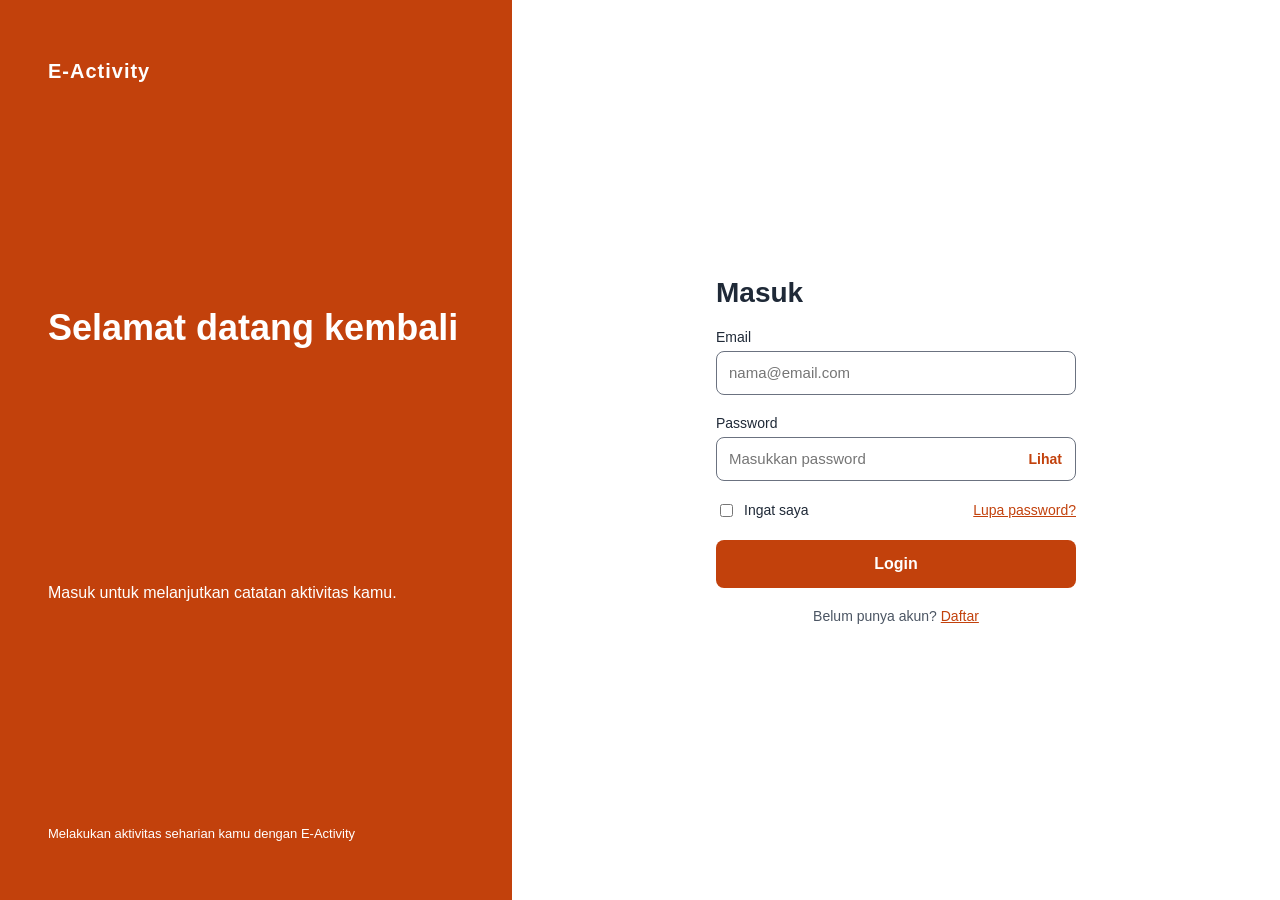
==== dashboard.html @ dd005877 "Add files via upload" ====
<!DOCTYPE html>
<html lang="id">
<head>
  <meta charset="UTF-8">
  <meta name="viewport" content="width=device-width, initial-scale=1.0">
  <title>Dashboard | E-Activity</title>

  <!-- style.css dipakai lagi supaya warna dan font sama dengan halaman login -->
  <link rel="stylesheet" href="style.css">

  <!-- Gaya khusus dashboard ditulis di sini supaya style.css tetap rapi -->
  <style>
    .topbar {
      display: flex;
      justify-content: space-between;
      align-items: center;
      padding: 16px 32px;
      background: var(--warna-utama);
      color: var(--putih);
    }

    .topbar .brand-name {
      font-size: 20px;
    }

    .logout-button {
      height: 40px;
      padding: 0 20px;
      border: 2px solid var(--putih);
      border-radius: 8px;
      background: transparent;
      color: var(--putih);
      font-size: 14px;
      font-weight: 600;
      cursor: pointer;
    }

    .logout-button:hover {
      background: var(--putih);
      color: var(--warna-utama);
    }

    .logout-button:focus-visible {
      outline: 3px solid #FDBA74;
      outline-offset: 2px;
    }

    .dashboard-content {
      max-width: 720px;
      margin: 48px auto;
      padding: 0 24px;
    }

    .dashboard-content h1 {
      margin: 0 0 8px;
      font-size: 28px;
    }

    .dashboard-content p {
      margin: 0 0 24px;
      color: var(--teks-redup);
      line-height: 1.5;
    }

    .card {
      padding: 24px;
      border: 1px solid var(--garis);
      border-radius: 12px;
    }

    .card h2 {
      margin: 0 0 8px;
      font-size: 18px;
    }

    .card p {
      margin: 0;
    }

    @media (max-width: 768px) {
      .topbar {
        padding: 16px 24px;
      }
    }
  </style>
</head>

<!-- hidden: halaman disembunyikan dulu. Baru ditampilkan oleh script
     di bawah kalau pengguna terbukti sudah login. -->
<body hidden>

  <header class="topbar">
    <p class="brand-name">E-Activity</p>
    <button type="button" id="logout-button" class="logout-button">Logout</button>
  </header>

  <main class="dashboard-content">
    <h1>Selamat datang di E-Activity</h1>
    <p>Kamu berhasil masuk. Ini halaman dashboard sederhana untuk pengujian login.</p>

    <section class="card">
      <h2>Catatan aktivitas hari ini</h2>
      <p>Belum ada catatan aktivitas.</p>
    </section>
  </main>

  <script>
    /* PROTEKSI HALAMAN (REQ-08)
       script.js menyimpan tanda "sudahLogin" saat login berhasil.
       Kalau tanda itu tidak ada, pengguna dikembalikan ke halaman login. */
    const KEY_SESI = "sudahLogin";

    if (sessionStorage.getItem(KEY_SESI) !== "true") {
      // replace() supaya tombol Back tidak kembali ke dashboard
      window.location.replace("index.html");
    } else {
      // Sudah login: tampilkan halaman
      document.body.hidden = false;
    }

    /* TOMBOL LOGOUT
       Hapus tanda login, lalu kembali ke halaman login. */
    document.getElementById("logout-button").addEventListener("click", function () {
      sessionStorage.removeItem(KEY_SESI);
      window.location.replace("index.html");
    });
  </script>
</body>
</html>
---- style.css ----
/* ==========================================================
   style.css - tampilan halaman login LoginTest
   Mengikuti mockup: panel oranye di kiri, form di kanan.
   ========================================================== */

/* 1. VARIABEL WARNA
   Dengan variabel, kalau mau ganti warna cukup ubah di sini saja. */
   :root {
    --warna-utama: #C2410C;
    --warna-utama-gelap: #9A3412;
    --teks: #1F2937;
    --teks-redup: #4B5563;
    --garis: #6B7280;
    --error: #B91C1C;
    --sukses: #166534;
    --putih: #FFFFFF;
  }
  
  /* 2. RESET DASAR
     box-sizing: border-box membuat lebar elemen sudah termasuk padding
     dan border, jadi ukuran lebih mudah dihitung. */
  * {
    box-sizing: border-box;
  }
  
  body {
    margin: 0;
    font-family: "Segoe UI", Arial, sans-serif;
    color: var(--teks);
    background: var(--putih);
  }
  
  /* 3. LAYOUT UTAMA
     display: flex membuat panel kiri dan kanan berdampingan.
     min-height: 100vh = tinggi minimal setinggi layar. */
  .login-page {
    display: flex;
    min-height: 100vh;
  }
  
  /* 4. PANEL KIRI (oranye) */
  .brand-panel {
    flex: 0 0 40%;
    background: var(--warna-utama);
    color: var(--putih);
    padding: 56px 48px;
    display: flex;
    flex-direction: column;
    justify-content: space-between;
  }
  
  .brand-name {
    margin: 0;
    font-size: 20px;
    font-weight: 700;
    letter-spacing: 1px;
  }
  
  .brand-panel h1 {
    margin: 0 0 12px;
    font-size: 36px;
    line-height: 1.2;
  }
  
  .brand-panel p {
    margin: 0;
    line-height: 1.5;
  }
  
  .brand-note {
    font-size: 13px;
  }
  
  /* 5. PANEL KANAN (form) */
  .form-panel {
    flex: 1;
    display: flex;
    align-items: center;
    justify-content: center;
    padding: 32px;
  }
  
  .login-form {
    width: 100%;
    max-width: 360px;
    display: flex;
    flex-direction: column;
    gap: 20px;
  }
  
  .login-form h2 {
    margin: 0;
    font-size: 28px;
  }
  
  /* 6. FIELD (label + input + pesan error) */
  .field {
    display: flex;
    flex-direction: column;
    gap: 6px;
  }
  
  .field label {
    font-size: 14px;
  }
  
  .field input {
    width: 100%;
    height: 44px;
    padding: 0 12px;
    border: 1px solid var(--garis);
    border-radius: 8px;
    font-size: 15px;
  }
  
  /* Fokus keyboard harus terlihat jelas (penting untuk aksesibilitas) */
  .field input:focus,
  .login-button:focus-visible,
  .toggle-password:focus-visible,
  a:focus-visible {
    outline: 3px solid #FDBA74;
    outline-offset: 2px;
  }
  
  /* Kolom bermasalah: JavaScript nanti menambahkan class "invalid" */
  .field input.invalid {
    border: 2px solid var(--error);
  }
  
  /* Pesan error di bawah kolom. Kalau kosong, tidak memakan tempat. */
  .field-error {
    font-size: 13px;
    color: var(--error);
  }
  
  .field-error:empty {
    display: none;
  }
  
  /* 7. PASSWORD + TOMBOL LIHAT
     Wrapper dibuat position: relative supaya tombol bisa diletakkan
     di atas kolom (di sisi kanan) dengan position: absolute. */
  .password-wrapper {
    position: relative;
  }
  
  .password-wrapper input {
    padding-right: 64px;
  }
  
  .toggle-password {
    position: absolute;
    top: 0;
    right: 4px;
    height: 44px;
    padding: 0 10px;
    border: 0;
    background: transparent;
    color: var(--warna-utama);
    font-size: 14px;
    font-weight: 600;
    cursor: pointer;
  }
  
  /* 8. BARIS "INGAT SAYA" + "LUPA PASSWORD" */
  .options-row {
    display: flex;
    justify-content: space-between;
    align-items: center;
    font-size: 14px;
  }
  
  .remember {
    display: flex;
    align-items: center;
    gap: 8px;
  }
  
  a {
    color: var(--warna-utama);
  }
  
  a:hover {
    color: var(--warna-utama-gelap);
  }
  
  /* 9. TOMBOL LOGIN */
  .login-button {
    height: 48px;
    border: 0;
    border-radius: 8px;
    background: var(--warna-utama);
    color: var(--putih);
    font-size: 16px;
    font-weight: 600;
    cursor: pointer;
  }
  
  .login-button:hover {
    background: var(--warna-utama-gelap);
  }
  
  /* Tombol nonaktif (dipakai nanti saat akun terkunci sementara) */
  .login-button:disabled {
    background: #9CA3AF;
    cursor: not-allowed;
  }
  
  .register-text {
    margin: 0;
    text-align: center;
    font-size: 14px;
    color: var(--teks-redup);
  }
  
  /* 10. PESAN UMUM DI ATAS FORM
     Kalau kosong disembunyikan. Class "error" / "success" ditambahkan
     oleh JavaScript. */
  .form-message {
    margin: 0;
    padding: 10px 12px;
    border-radius: 8px;
    font-size: 14px;
  }
  
  .form-message:empty {
    display: none;
  }
  
  .form-message.error {
    background: #FEE2E2;
    color: var(--error);
  }
  
  .form-message.success {
    background: #DCFCE7;
    color: var(--sukses);
  }
  
  /* 11. TAMPILAN HP
     Aturan di dalam @media hanya berlaku saat lebar layar 768px
     atau kurang. Panel oranye berubah jadi header kecil di atas. */
  @media (max-width: 768px) {
    .login-page {
      flex-direction: column;
    }
  
    .brand-panel {
      flex: none;
      padding: 24px;
      gap: 8px;
    }
  
    .brand-panel h1 {
      font-size: 24px;
    }
  
    .brand-note {
      display: none;
    }
  
    .form-panel {
      align-items: flex-start;
      padding: 24px;
    }
  }
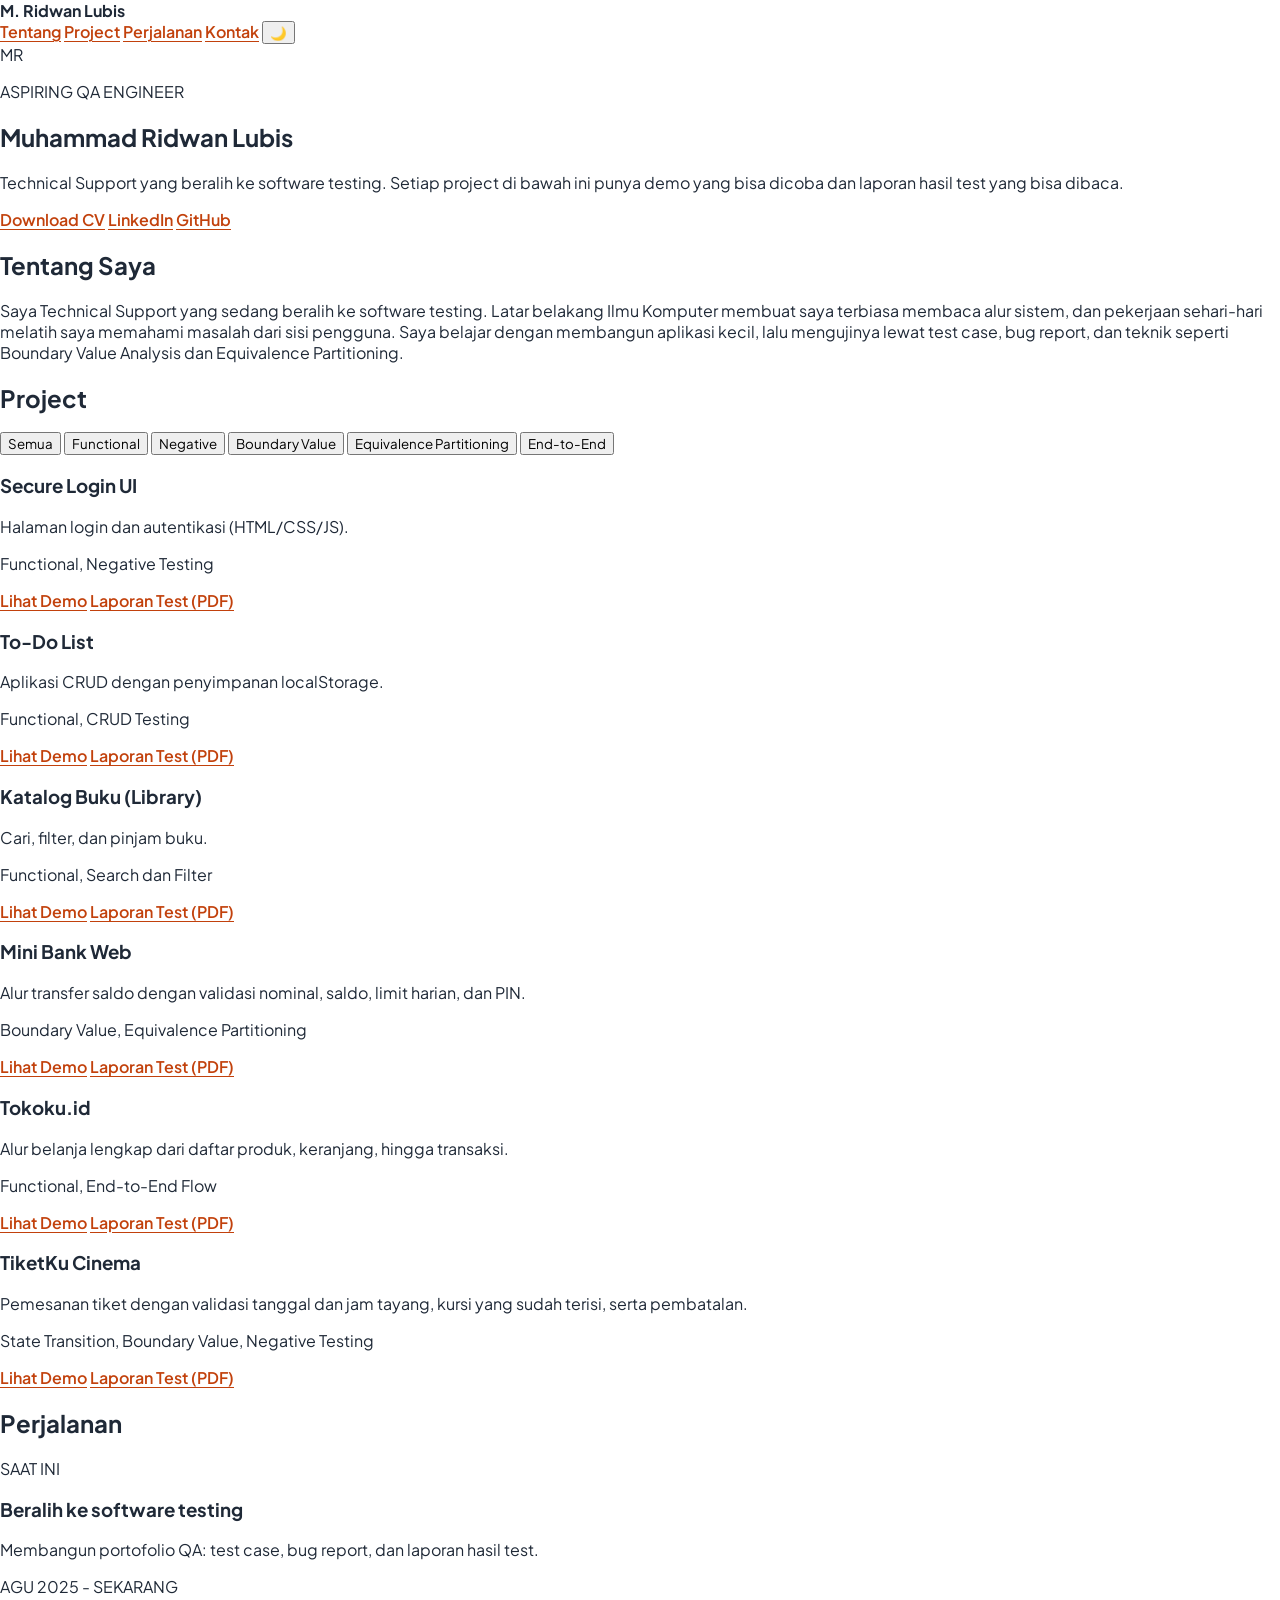
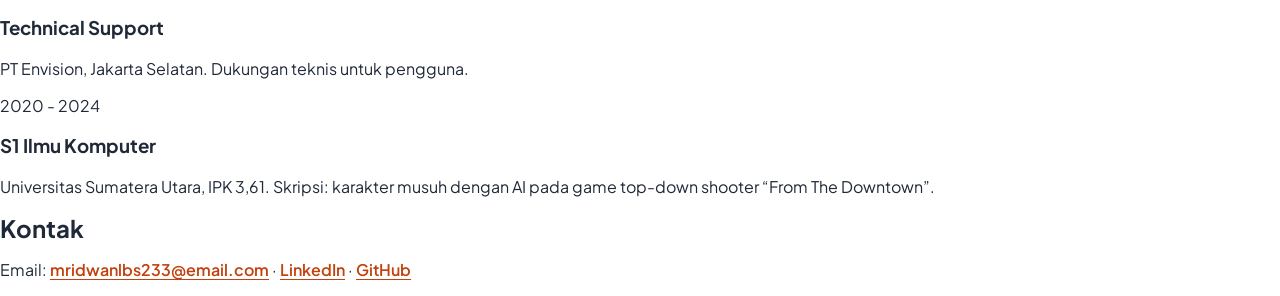
==== commit c93c2eb9: "Update dashboard.html" ====
--- a/dashboard.html
+++ b/dashboard.html
@@ -126,4 +126,4 @@
     });
   </script>
 </body>
-</html>+</html>
--- a/style.css
+++ b/style.css
@@ -1,266 +1,518 @@
 /* ==========================================================
-   style.css - tampilan halaman login LoginTest
-   Mengikuti mockup: panel oranye di kiri, form di kanan.
+   style.css - tampilan halaman login E-Activity (versi modern)
+   Perubahan dari versi pertama: font baru, panel gradien dengan
+   bentuk melayang, form berbentuk kartu, animasi halus.
+   Nama class dan id TIDAK berubah, jadi script.js dan test case
+   tetap berlaku.
    ========================================================== */
 
-/* 1. VARIABEL WARNA
-   Dengan variabel, kalau mau ganti warna cukup ubah di sini saja. */
-   :root {
-    --warna-utama: #C2410C;
-    --warna-utama-gelap: #9A3412;
-    --teks: #1F2937;
-    --teks-redup: #4B5563;
-    --garis: #6B7280;
-    --error: #B91C1C;
-    --sukses: #166534;
-    --putih: #FFFFFF;
-  }
-  
-  /* 2. RESET DASAR
-     box-sizing: border-box membuat lebar elemen sudah termasuk padding
-     dan border, jadi ukuran lebih mudah dihitung. */
-  * {
-    box-sizing: border-box;
-  }
-  
-  body {
-    margin: 0;
-    font-family: "Segoe UI", Arial, sans-serif;
-    color: var(--teks);
-    background: var(--putih);
-  }
-  
-  /* 3. LAYOUT UTAMA
-     display: flex membuat panel kiri dan kanan berdampingan.
-     min-height: 100vh = tinggi minimal setinggi layar. */
+/* 1. FONT
+   Plus Jakarta Sans diambil dari Google Fonts (butuh internet).
+   Kalau gagal dimuat, browser memakai font cadangan di --font. */
+@import url("https://fonts.googleapis.com/css2?family=Plus+Jakarta+Sans:wght@400;500;600;700;800&display=swap");
+
+/* 2. VARIABEL (warna dan font). Ubah di sini untuk ganti tema. */
+:root {
+  --warna-utama: #C2410C;
+  --warna-utama-gelap: #9A3412;
+  --teks: #1F2937;
+  --teks-redup: #4B5563;
+  --garis: #6B7280;
+  --error: #B91C1C;
+  --sukses: #166534;
+  --putih: #FFFFFF;
+  --latar-form: #FFF7ED;
+  --font: "Plus Jakarta Sans", "Segoe UI", Arial, sans-serif;
+}
+
+* {
+  box-sizing: border-box;
+}
+
+body {
+  margin: 0;
+  font-family: var(--font);
+  color: var(--teks);
+  background: var(--putih);
+}
+
+/* Tombol dan kolom isian tidak otomatis memakai font body */
+button,
+input {
+  font-family: inherit;
+}
+
+/* 3. ANIMASI
+   keyframes = definisi gerakan. Dipakai lewat properti "animation". */
+@keyframes naik {
+  from { opacity: 0; transform: translateY(16px); }
+  to   { opacity: 1; transform: none; }
+}
+
+@keyframes melayang {
+  from { transform: translate(0, 0) scale(1); }
+  to   { transform: translate(-30px, 40px) scale(1.15); }
+}
+
+@keyframes getar {
+  0%, 100% { transform: translateX(0); }
+  25%      { transform: translateX(-6px); }
+  75%      { transform: translateX(6px); }
+}
+
+/* 4. LAYOUT UTAMA */
+.login-page {
+  display: flex;
+  min-height: 100vh;
+}
+
+/* 5. PANEL KIRI
+   Latar: pola titik halus + gradien. Dua bentuk bulat besar
+   (::before dan ::after) melayang pelan sebagai hiasan. */
+.brand-panel {
+  position: relative;
+  overflow: hidden;
+  flex: 0 0 40%;
+  padding: 56px 48px;
+  display: flex;
+  flex-direction: column;
+  justify-content: space-between;
+  color: var(--putih);
+  background:
+    radial-gradient(rgba(255, 255, 255, 0.14) 1px, transparent 1px) 0 0 / 24px 24px,
+    linear-gradient(145deg, #C2410C 0%, #9A3412 100%);
+}
+
+.brand-panel::before,
+.brand-panel::after {
+  content: "";
+  position: absolute;
+  border-radius: 50%;
+  pointer-events: none;
+  animation: melayang 12s ease-in-out infinite alternate;
+}
+
+.brand-panel::before {
+  width: 340px;
+  height: 340px;
+  top: -90px;
+  right: -110px;
+  background: radial-gradient(circle, #FB923C, transparent 70%);
+  opacity: 0.45;
+}
+
+.brand-panel::after {
+  width: 380px;
+  height: 380px;
+  bottom: -140px;
+  left: -120px;
+  background: radial-gradient(circle, #7C2D12, transparent 70%);
+  opacity: 0.6;
+  animation-duration: 16s;
+  animation-direction: alternate-reverse;
+}
+
+/* Isi teks berada di atas bentuk hiasan, dan muncul bergantian */
+.brand-panel > * {
+  position: relative;
+  z-index: 1;
+  animation: naik 0.7s ease both;
+}
+
+.brand-panel > :nth-child(2) { animation-delay: 0.1s; }
+.brand-panel > :nth-child(3) { animation-delay: 0.2s; }
+.brand-panel > :nth-child(4) { animation-delay: 0.3s; }
+
+.brand-name {
+  margin: 0;
+  font-size: 20px;
+  font-weight: 700;
+  letter-spacing: 0.5px;
+}
+
+/* Titik kecil di depan nama aplikasi */
+.brand-name::before {
+  content: "";
+  display: inline-block;
+  width: 10px;
+  height: 10px;
+  margin-right: 10px;
+  border-radius: 50%;
+  background: var(--putih);
+}
+
+.brand-panel h1 {
+  margin: 0 0 12px;
+  font-size: clamp(2rem, 3.2vw, 2.75rem);
+  font-weight: 800;
+  line-height: 1.15;
+  letter-spacing: -0.02em;
+}
+
+.brand-panel p {
+  margin: 0;
+  line-height: 1.6;
+}
+
+.brand-note {
+  font-size: 13px;
+}
+
+/* 6. PANEL KANAN: latar krem lembut dengan sorotan di pojok */
+.form-panel {
+  flex: 1;
+  display: flex;
+  align-items: center;
+  justify-content: center;
+  padding: 32px;
+  background:
+    radial-gradient(circle at 85% 8%, #FFEDD5, transparent 45%),
+    var(--latar-form);
+}
+
+/* Form berbentuk kartu putih dengan bayangan lembut */
+.login-form {
+  width: 100%;
+  max-width: 420px;
+  display: flex;
+  flex-direction: column;
+  gap: 20px;
+  padding: 40px 36px;
+  border-radius: 20px;
+  background: var(--putih);
+  box-shadow:
+    0 20px 50px rgba(154, 52, 18, 0.12),
+    0 2px 6px rgba(0, 0, 0, 0.05);
+}
+
+/* Tiap bagian form muncul naik satu per satu */
+.login-form > * {
+  animation: naik 0.5s ease both;
+}
+
+.login-form > :nth-child(1) { animation-delay: 0.05s; }
+.login-form > :nth-child(2) { animation-delay: 0.10s; }
+.login-form > :nth-child(3) { animation-delay: 0.15s; }
+.login-form > :nth-child(4) { animation-delay: 0.20s; }
+.login-form > :nth-child(5) { animation-delay: 0.25s; }
+.login-form > :nth-child(6) { animation-delay: 0.30s; }
+.login-form > :nth-child(7) { animation-delay: 0.35s; }
+
+.login-form h2 {
+  margin: 0;
+  font-size: 30px;
+  font-weight: 800;
+  letter-spacing: -0.02em;
+}
+
+/* 7. FIELD */
+.field {
+  display: flex;
+  flex-direction: column;
+  gap: 6px;
+}
+
+.field label {
+  font-size: 14px;
+  font-weight: 600;
+}
+
+.field input {
+  width: 100%;
+  height: 48px;
+  padding: 0 14px;
+  border: 1.5px solid var(--garis);
+  border-radius: 12px;
+  background: var(--putih);
+  font-size: 15px;
+  transition: border-color 0.2s, box-shadow 0.2s;
+}
+
+.field input:hover {
+  border-color: var(--teks);
+}
+
+/* Saat difokuskan: garis oranye dan cincin cahaya lembut */
+.field input:focus {
+  outline: 2px solid transparent;
+  border-color: var(--warna-utama);
+  box-shadow: 0 0 0 4px rgba(194, 65, 12, 0.18);
+}
+
+/* Kolom bermasalah: garis merah dan sedikit getaran */
+.field input.invalid {
+  border-color: var(--error);
+  box-shadow: 0 0 0 3px rgba(185, 28, 28, 0.12);
+  animation: getar 0.35s ease;
+}
+
+.field input.invalid:focus {
+  box-shadow: 0 0 0 4px rgba(185, 28, 28, 0.2);
+}
+
+.field-error {
+  font-size: 13px;
+  font-weight: 500;
+  color: var(--error);
+}
+
+.field-error:empty {
+  display: none;
+}
+
+/* 8. PASSWORD + TOMBOL LIHAT */
+.password-wrapper {
+  position: relative;
+}
+
+.password-wrapper input {
+  padding-right: 110px;
+}
+
+.toggle-password {
+  position: absolute;
+  top: 0;
+  right: 6px;
+  height: 48px;
+  padding: 0 10px;
+  border: 0;
+  border-radius: 8px;
+  background: transparent;
+  color: var(--warna-utama);
+  font-size: 14px;
+  font-weight: 700;
+  cursor: pointer;
+  transition: color 0.2s;
+}
+
+.toggle-password:hover {
+  color: var(--warna-utama-gelap);
+}
+
+/* 9. BARIS INGAT SAYA + LUPA PASSWORD */
+.options-row {
+  display: flex;
+  justify-content: space-between;
+  align-items: center;
+  font-size: 14px;
+}
+
+.remember {
+  display: flex;
+  align-items: center;
+  gap: 8px;
+}
+
+.remember input {
+  width: 16px;
+  height: 16px;
+  accent-color: var(--warna-utama);
+}
+
+a {
+  color: var(--warna-utama);
+  font-weight: 600;
+  text-underline-offset: 3px;
+}
+
+a:hover {
+  color: var(--warna-utama-gelap);
+}
+
+/* Penanda fokus keyboard yang jelas untuk tombol dan link */
+.login-button:focus-visible,
+.toggle-password:focus-visible,
+a:focus-visible {
+  outline: 3px solid var(--warna-utama-gelap);
+  outline-offset: 3px;
+}
+
+/* 10. TOMBOL LOGIN: gradien, naik sedikit saat disorot */
+.login-button {
+  height: 52px;
+  border: 0;
+  border-radius: 12px;
+  background: linear-gradient(135deg, var(--warna-utama-gelap), var(--warna-utama));
+  color: var(--putih);
+  font-size: 16px;
+  font-weight: 700;
+  cursor: pointer;
+  box-shadow: 0 8px 20px rgba(194, 65, 12, 0.3);
+  transition: transform 0.15s, box-shadow 0.2s;
+}
+
+.login-button:hover {
+  transform: translateY(-2px);
+  box-shadow: 0 12px 26px rgba(194, 65, 12, 0.38);
+}
+
+.login-button:active {
+  transform: translateY(0) scale(0.99);
+}
+
+/* Saat akun terkunci */
+.login-button:disabled {
+  background: #9CA3AF;
+  box-shadow: none;
+  transform: none;
+  cursor: not-allowed;
+}
+
+.register-text {
+  margin: 0;
+  text-align: center;
+  font-size: 14px;
+  color: var(--teks-redup);
+}
+
+/* 11. PESAN UMUM DI ATAS FORM */
+.form-message {
+  margin: 0;
+  padding: 12px 14px;
+  border-left: 4px solid transparent;
+  border-radius: 12px;
+  font-size: 14px;
+  font-weight: 500;
+}
+
+.form-message:empty {
+  display: none;
+}
+
+.form-message.error {
+  border-left-color: var(--error);
+  background: #FEE2E2;
+  color: var(--error);
+}
+
+.form-message.success {
+  border-left-color: var(--sukses);
+  background: #DCFCE7;
+  color: var(--sukses);
+}
+
+/* 12. TAMPILAN HP (layar 768px ke bawah) */
+@media (max-width: 768px) {
   .login-page {
-    display: flex;
-    min-height: 100vh;
-  }
-  
-  /* 4. PANEL KIRI (oranye) */
+    flex-direction: column;
+  }
+
   .brand-panel {
-    flex: 0 0 40%;
-    background: var(--warna-utama);
-    color: var(--putih);
-    padding: 56px 48px;
-    display: flex;
-    flex-direction: column;
-    justify-content: space-between;
-  }
-  
-  .brand-name {
-    margin: 0;
-    font-size: 20px;
-    font-weight: 700;
-    letter-spacing: 1px;
-  }
-  
+    flex: none;
+    padding: 28px 24px;
+    gap: 8px;
+  }
+
+  .brand-panel::before {
+    width: 220px;
+    height: 220px;
+  }
+
+  .brand-panel::after {
+    width: 240px;
+    height: 240px;
+  }
+
   .brand-panel h1 {
-    margin: 0 0 12px;
-    font-size: 36px;
-    line-height: 1.2;
-  }
-  
-  .brand-panel p {
-    margin: 0;
-    line-height: 1.5;
-  }
-  
+    font-size: 1.6rem;
+  }
+
   .brand-note {
-    font-size: 13px;
-  }
-  
-  /* 5. PANEL KANAN (form) */
+    display: none;
+  }
+
   .form-panel {
-    flex: 1;
-    display: flex;
-    align-items: center;
-    justify-content: center;
-    padding: 32px;
-  }
-  
+    align-items: flex-start;
+    padding: 20px;
+  }
+
   .login-form {
-    width: 100%;
-    max-width: 360px;
-    display: flex;
-    flex-direction: column;
-    gap: 20px;
-  }
-  
-  .login-form h2 {
-    margin: 0;
-    font-size: 28px;
-  }
-  
-  /* 6. FIELD (label + input + pesan error) */
-  .field {
-    display: flex;
-    flex-direction: column;
-    gap: 6px;
-  }
-  
-  .field label {
-    font-size: 14px;
-  }
-  
-  .field input {
-    width: 100%;
-    height: 44px;
-    padding: 0 12px;
-    border: 1px solid var(--garis);
-    border-radius: 8px;
-    font-size: 15px;
-  }
-  
-  /* Fokus keyboard harus terlihat jelas (penting untuk aksesibilitas) */
-  .field input:focus,
-  .login-button:focus-visible,
-  .toggle-password:focus-visible,
-  a:focus-visible {
-    outline: 3px solid #FDBA74;
-    outline-offset: 2px;
-  }
-  
-  /* Kolom bermasalah: JavaScript nanti menambahkan class "invalid" */
-  .field input.invalid {
-    border: 2px solid var(--error);
-  }
-  
-  /* Pesan error di bawah kolom. Kalau kosong, tidak memakan tempat. */
-  .field-error {
-    font-size: 13px;
-    color: var(--error);
-  }
-  
-  .field-error:empty {
+    padding: 28px 22px;
+  }
+}
+
+/* 13. KARTU PRATINJAU AKTIVITAS DI PANEL KIRI */
+.preview-list {
+  list-style: none;
+  margin: 32px 0 0;
+  padding: 0;
+  max-width: 340px;
+  display: flex;
+  flex-direction: column;
+  gap: 12px;
+}
+
+.preview-card {
+  display: flex;
+  align-items: center;
+  gap: 12px;
+  padding: 14px 16px;
+  border: 1px solid rgba(255, 255, 255, 0.25);
+  border-radius: 14px;
+  background: rgba(0, 0, 0, 0.18);
+  font-weight: 600;
+  animation: apung 5s ease-in-out infinite alternate;
+}
+
+/* Susunan miring seperti tangga, gerakannya tidak serempak */
+.preview-card:nth-child(2) { margin-left: 24px; animation-delay: -1.5s; }
+.preview-card:nth-child(3) { margin-left: 48px; animation-delay: -3s; }
+
+.preview-card small {
+  display: block;
+  font-size: 12px;
+  font-weight: 500;
+}
+
+/* Lingkaran centang */
+.check {
+  position: relative;
+  flex: none;
+  width: 22px;
+  height: 22px;
+  border: 2px solid var(--putih);
+  border-radius: 50%;
+}
+
+.done .check {
+  background: var(--putih);
+}
+
+.done .check::after {
+  content: "";
+  position: absolute;
+  top: 3px;
+  left: 6px;
+  width: 5px;
+  height: 10px;
+  border-right: 2px solid var(--warna-utama);
+  border-bottom: 2px solid var(--warna-utama);
+  transform: rotate(45deg);
+}
+
+.done span:last-child {
+  text-decoration: line-through;
+}
+
+@keyframes apung {
+  from { transform: translateY(0); }
+  to   { transform: translateY(-8px); }
+}
+
+/* Di HP kartu disembunyikan supaya header tetap ringkas */
+@media (max-width: 768px) {
+  .preview-list {
     display: none;
   }
-  
-  /* 7. PASSWORD + TOMBOL LIHAT
-     Wrapper dibuat position: relative supaya tombol bisa diletakkan
-     di atas kolom (di sisi kanan) dengan position: absolute. */
-  .password-wrapper {
-    position: relative;
-  }
-  
-  .password-wrapper input {
-    padding-right: 64px;
-  }
-  
-  .toggle-password {
-    position: absolute;
-    top: 0;
-    right: 4px;
-    height: 44px;
-    padding: 0 10px;
-    border: 0;
-    background: transparent;
-    color: var(--warna-utama);
-    font-size: 14px;
-    font-weight: 600;
-    cursor: pointer;
-  }
-  
-  /* 8. BARIS "INGAT SAYA" + "LUPA PASSWORD" */
-  .options-row {
-    display: flex;
-    justify-content: space-between;
-    align-items: center;
-    font-size: 14px;
-  }
-  
-  .remember {
-    display: flex;
-    align-items: center;
-    gap: 8px;
-  }
-  
-  a {
-    color: var(--warna-utama);
-  }
-  
-  a:hover {
-    color: var(--warna-utama-gelap);
-  }
-  
-  /* 9. TOMBOL LOGIN */
-  .login-button {
-    height: 48px;
-    border: 0;
-    border-radius: 8px;
-    background: var(--warna-utama);
-    color: var(--putih);
-    font-size: 16px;
-    font-weight: 600;
-    cursor: pointer;
-  }
-  
-  .login-button:hover {
-    background: var(--warna-utama-gelap);
-  }
-  
-  /* Tombol nonaktif (dipakai nanti saat akun terkunci sementara) */
-  .login-button:disabled {
-    background: #9CA3AF;
-    cursor: not-allowed;
-  }
-  
-  .register-text {
-    margin: 0;
-    text-align: center;
-    font-size: 14px;
-    color: var(--teks-redup);
-  }
-  
-  /* 10. PESAN UMUM DI ATAS FORM
-     Kalau kosong disembunyikan. Class "error" / "success" ditambahkan
-     oleh JavaScript. */
-  .form-message {
-    margin: 0;
-    padding: 10px 12px;
-    border-radius: 8px;
-    font-size: 14px;
-  }
-  
-  .form-message:empty {
-    display: none;
-  }
-  
-  .form-message.error {
-    background: #FEE2E2;
-    color: var(--error);
-  }
-  
-  .form-message.success {
-    background: #DCFCE7;
-    color: var(--sukses);
-  }
-  
-  /* 11. TAMPILAN HP
-     Aturan di dalam @media hanya berlaku saat lebar layar 768px
-     atau kurang. Panel oranye berubah jadi header kecil di atas. */
-  @media (max-width: 768px) {
-    .login-page {
-      flex-direction: column;
-    }
-  
-    .brand-panel {
-      flex: none;
-      padding: 24px;
-      gap: 8px;
-    }
-  
-    .brand-panel h1 {
-      font-size: 24px;
-    }
-  
-    .brand-note {
-      display: none;
-    }
-  
-    .form-panel {
-      align-items: flex-start;
-      padding: 24px;
-    }
-  }+}
+
+/* 14. AKSESIBILITAS: hormati pengguna yang mematikan animasi
+   di pengaturan perangkatnya (prefers-reduced-motion). */
+@media (prefers-reduced-motion: reduce) {
+  *,
+  *::before,
+  *::after {
+    animation: none !important;
+    transition: none !important;
+  }
+}
